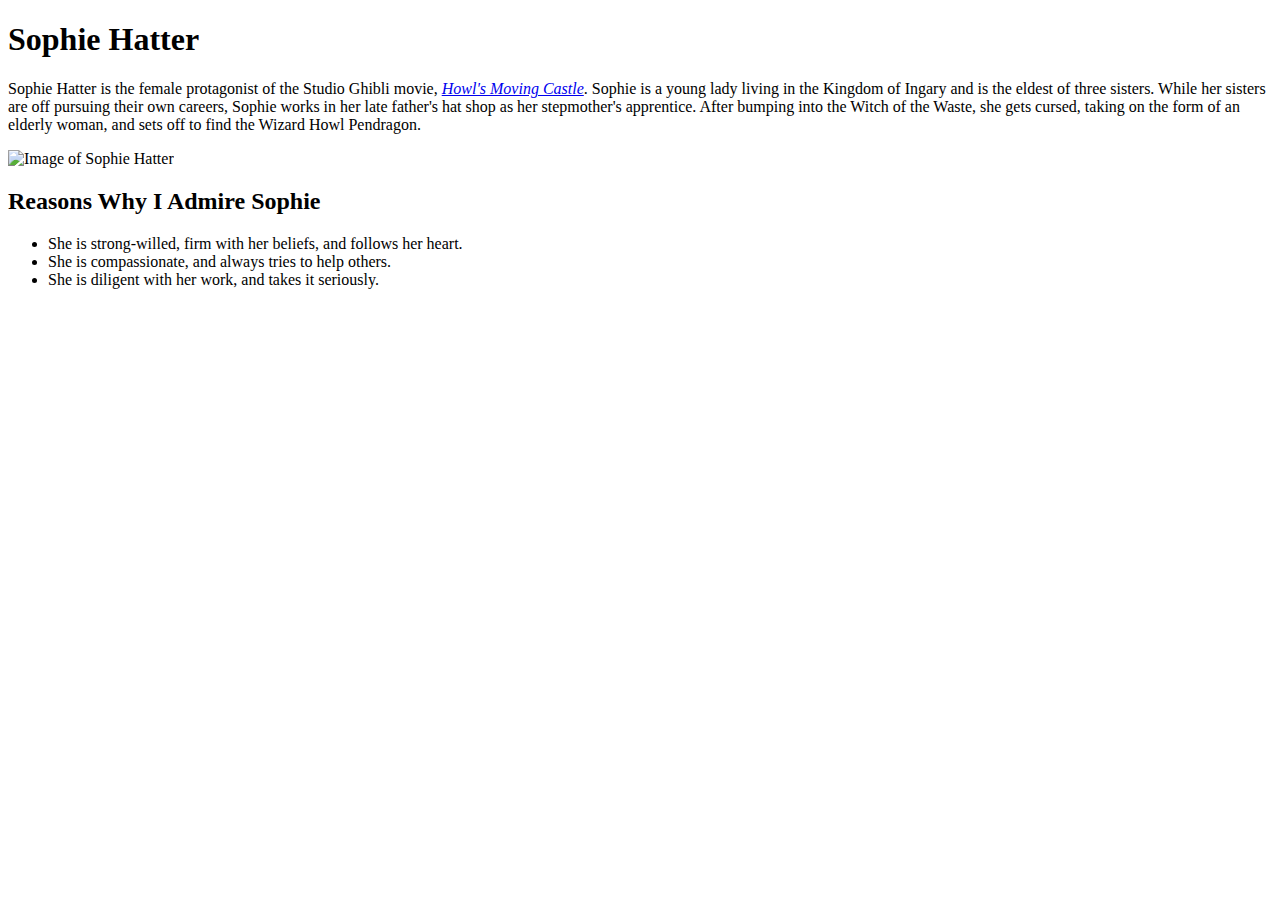
==== index.html @ 7a945f9c "added html and css files" ====
<!DOCTYPE html>
<html lang="en">
<head>
    <meta charset="utf-8">
    <meta name="author" content="Shubhangi Handa">
    <meta name="description" content="Webpage about Shubhangi Handa and UX Portfolio">
    <title>Shubhangi Handa</title>
    <link rel="stylesheet" href="UX Project\style.css">
</head>
<body>
<h1>Sophie Hatter</h1>

<p>Sophie Hatter is the female protagonist of the Studio Ghibli movie, 
<cite><a href="https://howlscastle.fandom.com/wiki/Howl%27s_Moving_Castle_(Movie)">Howl's Moving Castle</a></cite>.
Sophie is a young lady living in the Kingdom of Ingary and is the eldest of three sisters. While her sisters are off 
pursuing their own careers, Sophie works in her late father's hat shop as her stepmother's apprentice. After bumping into the Witch of the Waste,
she gets cursed, taking on the form of an elderly woman, and sets off to find the Wizard Howl Pendragon. 
</p>
<img src="img/imgofSophie.jpg" alt="Image of Sophie Hatter">
<h2>Reasons Why I Admire Sophie</h2>
<ul>
    <li class="highlighted">She is strong-willed, firm with her beliefs, and follows her heart. </li>
    <li>She is compassionate, and always tries to help others.</li>
    <li>She is diligent with her work, and takes it seriously.</li>
  </ul>
</body>
</html>
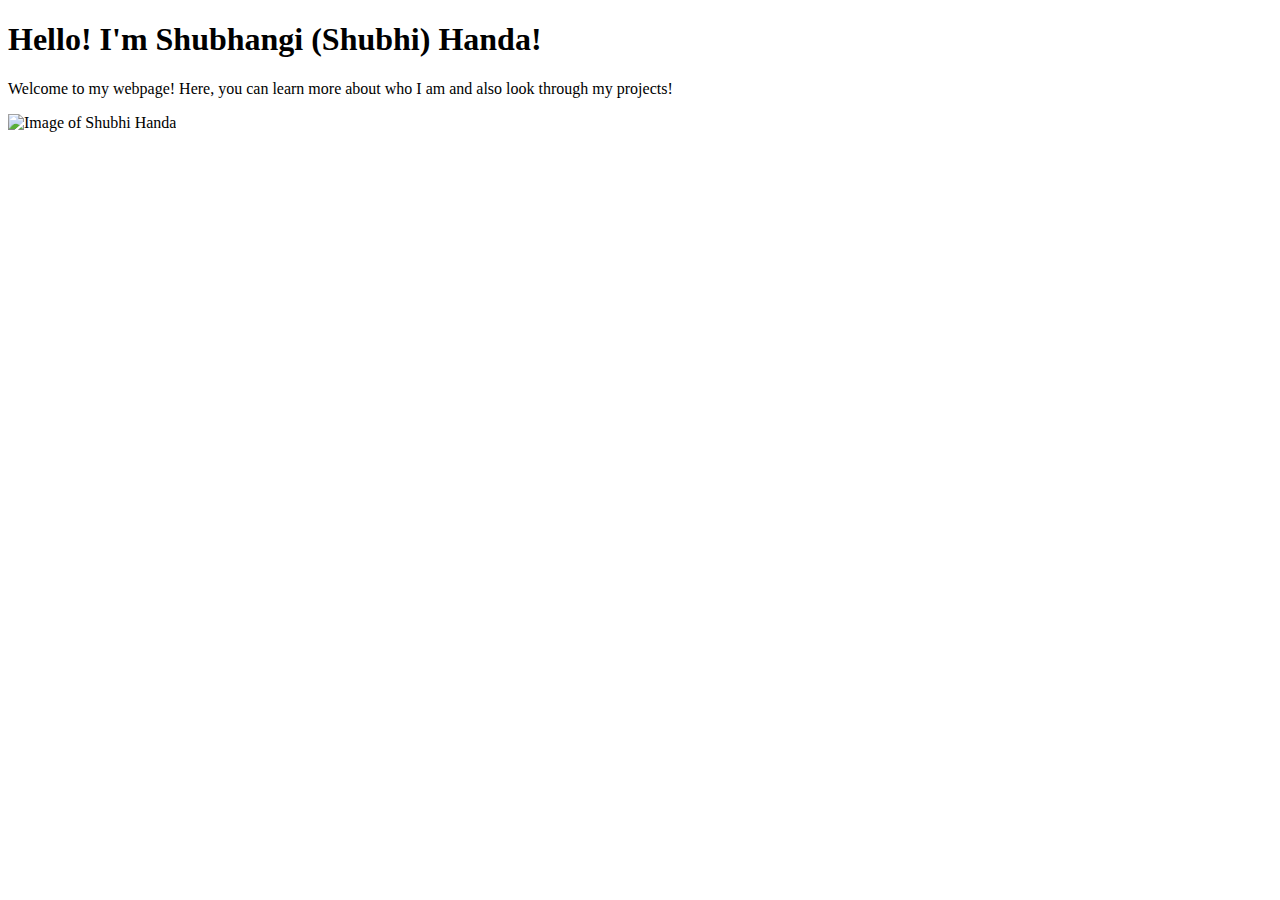
==== commit 0b94b6ad: "added my pic" ====
--- a/index.html
+++ b/index.html
@@ -5,23 +5,12 @@
     <meta name="author" content="Shubhangi Handa">
     <meta name="description" content="Webpage about Shubhangi Handa and UX Portfolio">
     <title>Shubhangi Handa</title>
-    <link rel="stylesheet" href="UX Project\style.css">
+    <link rel="stylesheet" href="style.css">
 </head>
 <body>
-<h1>Sophie Hatter</h1>
+<h1>Hello! I'm Shubhangi (Shubhi) Handa!</h1>
 
-<p>Sophie Hatter is the female protagonist of the Studio Ghibli movie, 
-<cite><a href="https://howlscastle.fandom.com/wiki/Howl%27s_Moving_Castle_(Movie)">Howl's Moving Castle</a></cite>.
-Sophie is a young lady living in the Kingdom of Ingary and is the eldest of three sisters. While her sisters are off 
-pursuing their own careers, Sophie works in her late father's hat shop as her stepmother's apprentice. After bumping into the Witch of the Waste,
-she gets cursed, taking on the form of an elderly woman, and sets off to find the Wizard Howl Pendragon. 
-</p>
-<img src="img/imgofSophie.jpg" alt="Image of Sophie Hatter">
-<h2>Reasons Why I Admire Sophie</h2>
-<ul>
-    <li class="highlighted">She is strong-willed, firm with her beliefs, and follows her heart. </li>
-    <li>She is compassionate, and always tries to help others.</li>
-    <li>She is diligent with her work, and takes it seriously.</li>
-  </ul>
+<p>Welcome to my webpage! Here, you can learn more about who I am and also look through my projects!</p>
+<img src="" alt="Image of Shubhi Handa">
 </body>
 </html>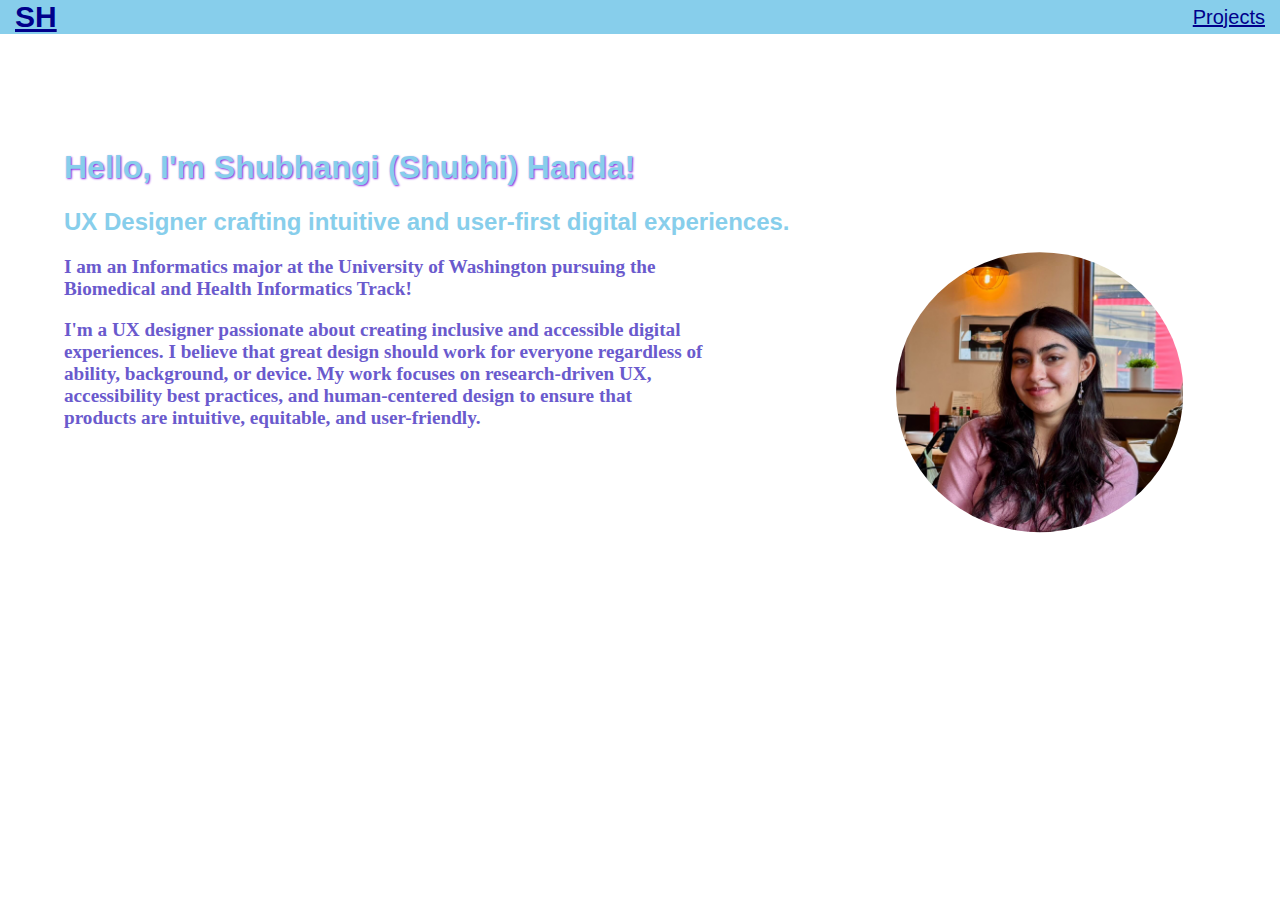
==== commit b368e3c0: "wrote home page, added css styling for home page and nav, created new file for projects" ====
--- a/index.html
+++ b/index.html
@@ -8,9 +8,17 @@
     <link rel="stylesheet" href="style.css">
 </head>
 <body>
-<h1>Hello! I'm Shubhangi (Shubhi) Handa!</h1>
+    <header>
+        <nav role="navigation">
+            <div class="logo"><a href="index.html" class="navigate">SH</a></div>
+            <a href="projects.html" class="navigate">Projects</a>
+        </nav>
+      </header>
+<h1>Hello, I'm Shubhangi (Shubhi) Handa!</h1>
+<h2>UX Designer crafting intuitive and user-first digital experiences.</h2>
 
-<p>Welcome to my webpage! Here, you can learn more about who I am and also look through my projects!</p>
-<img src="" alt="Image of Shubhi Handa">
+<p>I am an Informatics major at the University of Washington pursuing the Biomedical and Health Informatics Track!</p>
+<p>I'm a UX designer passionate about creating inclusive and accessible digital experiences. I believe that great design should work for everyone regardless of ability, background, or device. My work focuses on research-driven UX, accessibility best practices, and human-centered design to ensure that products are intuitive, equitable, and user-friendly. </p>
+<img src="img\shubhihandapic.JPG" alt="Image of Shubhi Handa"></p>
 </body>
 </html>--- a/style.css
+++ b/style.css
@@ -0,0 +1,75 @@
+body {
+    height: 100%;
+    font-family: 'Poppins', 'sans-serif';
+    margin: 0;
+    background-color: white;
+   }
+  
+  main {
+   padding-bottom: 30px;
+   text-align: center;
+  }
+
+  h1{
+   color: skyblue;
+   font-family: 'Poppins', sans-serif;
+   padding-top: 10%;
+   margin-left: 5%;
+   font-weight: 800;
+   text-shadow: 1px 1px 2px blueviolet
+  }
+
+  h2{
+    color: skyblue;
+    font-family: 'Poppins', sans-serif;
+    margin-left: 5%;
+    font-weight: 700;
+   }
+
+  img {
+    max-height: 400px;
+    clip-path: ellipse(50% 35%);
+    margin-left: 70%;
+    margin-top: -20%;
+}
+  
+p{
+    margin-left: 5%;
+    max-width: 50%;
+    color: slateblue;
+    font-size:larger;
+    font-weight: 600;
+}
+
+/* nav bar */
+   nav {
+    position: fixed;
+    width: 100%;
+    top: 0;
+    left: 0;
+    background-color: skyblue;
+    display: flex;
+    align-items: center;
+    justify-content: space-between;
+    padding: 0 15px;
+    font-size: 20px;
+    font-family: 'Poppins', sans-serif;
+   }
+   
+   .navigate {
+    color: darkblue;
+    padding-right: 30px;
+   }
+   
+   .navigate:hover {
+    text-decoration:underline;
+   }
+   
+   .logo {
+    font-family: 'Poppins', sans-serif;
+    margin: 0;
+    padding-left: 0;
+    font-size: 30px;
+    font-weight: bold;
+   }
+   /* end nav bar */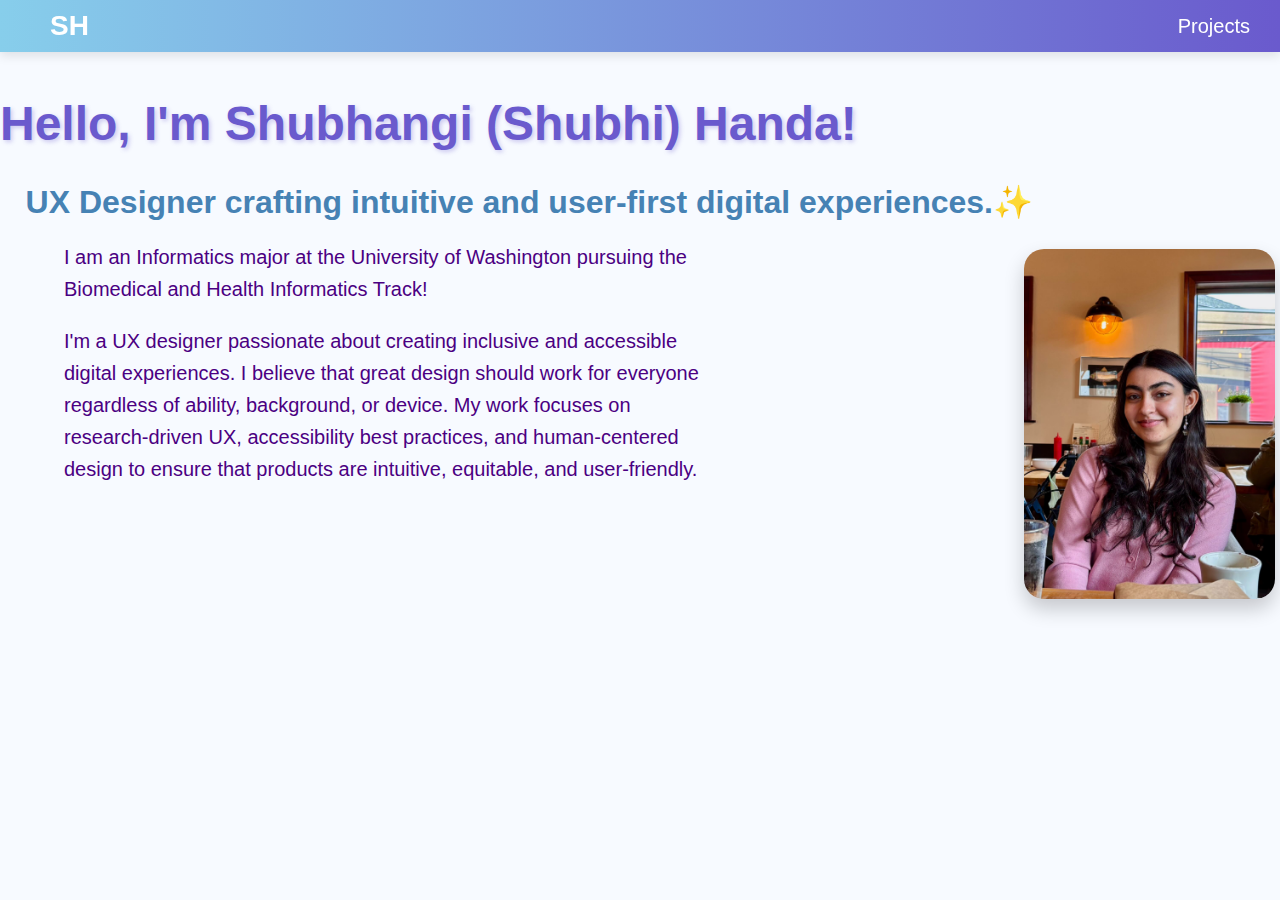
==== commit 7b6125bb: "added more css styling" ====
--- a/index.html
+++ b/index.html
@@ -15,7 +15,7 @@
         </nav>
       </header>
 <h1>Hello, I'm Shubhangi (Shubhi) Handa!</h1>
-<h2>UX Designer crafting intuitive and user-first digital experiences.</h2>
+<h2>UX Designer crafting intuitive and user-first digital experiences.✨</h2>
 
 <p>I am an Informatics major at the University of Washington pursuing the Biomedical and Health Informatics Track!</p>
 <p>I'm a UX designer passionate about creating inclusive and accessible digital experiences. I believe that great design should work for everyone regardless of ability, background, or device. My work focuses on research-driven UX, accessibility best practices, and human-centered design to ensure that products are intuitive, equitable, and user-friendly. </p>
--- a/style.css
+++ b/style.css
@@ -1,75 +1,94 @@
 body {
     height: 100%;
-    font-family: 'Poppins', 'sans-serif';
+    font-family: 'Poppins', sans-serif;
     margin: 0;
-    background-color: white;
-   }
-  
-  main {
-   padding-bottom: 30px;
-   text-align: center;
-  }
-
-  h1{
-   color: skyblue;
-   font-family: 'Poppins', sans-serif;
-   padding-top: 10%;
-   margin-left: 5%;
-   font-weight: 800;
-   text-shadow: 1px 1px 2px blueviolet
-  }
-
-  h2{
-    color: skyblue;
-    font-family: 'Poppins', sans-serif;
-    margin-left: 5%;
-    font-weight: 700;
-   }
-
-  img {
-    max-height: 400px;
-    clip-path: ellipse(50% 35%);
-    margin-left: 70%;
-    margin-top: -20%;
-}
-  
-p{
-    margin-left: 5%;
-    max-width: 50%;
-    color: slateblue;
-    font-size:larger;
-    font-weight: 600;
+    background-color: #f7faff;
+    color: #333;
 }
 
-/* nav bar */
-   nav {
+/* Navbar */
+nav {
     position: fixed;
     width: 100%;
     top: 0;
-    left: 0;
-    background-color: skyblue;
+    background: linear-gradient(to right, #87CEEB, #6A5ACD);
     display: flex;
+    justify-content: space-between;
     align-items: center;
-    justify-content: space-between;
-    padding: 0 15px;
+    padding: 10px 30px;
     font-size: 20px;
-    font-family: 'Poppins', sans-serif;
-   }
-   
-   .navigate {
-    color: darkblue;
-    padding-right: 30px;
-   }
-   
-   .navigate:hover {
-    text-decoration:underline;
-   }
-   
-   .logo {
-    font-family: 'Poppins', sans-serif;
-    margin: 0;
-    padding-left: 0;
-    font-size: 30px;
+    box-shadow: 0px 4px 10px rgba(0, 0, 0, 0.1);
+    box-sizing: border-box;
+}
+
+.logo {
+    font-size: 28px;
     font-weight: bold;
-   }
-   /* end nav bar */+    color: white;
+}
+
+.navigate {
+    color: white;
+    margin-left: 20px;
+    text-decoration: none;
+    transition: all 0.3s ease;
+}
+
+.navigate:hover {
+    text-decoration: underline;
+    color: #FFD700;
+}
+
+/* Main Content */
+main {
+    text-align: center;
+    padding: 100px 10%;
+}
+
+/* Headings */
+h1 {
+    color: #6A5ACD;
+    padding-top: 5%;
+    font-size: 48px;
+    font-weight: 800;
+    text-shadow: 2px 2px 4px rgba(106, 90, 205, 0.3);
+    animation: fadeIn 1s ease-in-out;
+}
+
+h2 {
+    color: #4682B4;
+    font-size: 32px;
+    font-weight: 700;
+    margin-bottom: 20px;
+    margin-left: 2%;
+}
+
+/* Paragraphs */
+p {
+    max-width: 50%;
+    color: #4B0082;
+    font-size: 20px;
+    font-weight: 500;
+    line-height: 1.6;
+    margin-left: 5%;
+}
+
+/* Image Styling */
+img {
+    max-height: 350px;
+    border-radius: 20px;
+    margin-left: 80%;
+    margin-top: -20%;
+    box-shadow: 0 10px 20px rgba(0, 0, 0, 0.2);
+    transition: transform 0.3s ease-in-out;
+}
+
+img:hover {
+    transform: scale(1.05); /* Slight zoom effect */
+}
+
+/* Animations */
+@keyframes fadeIn {
+    from { opacity: 0; transform: translateY(-20px); }
+    to { opacity: 1; transform: translateY(0); }
+}
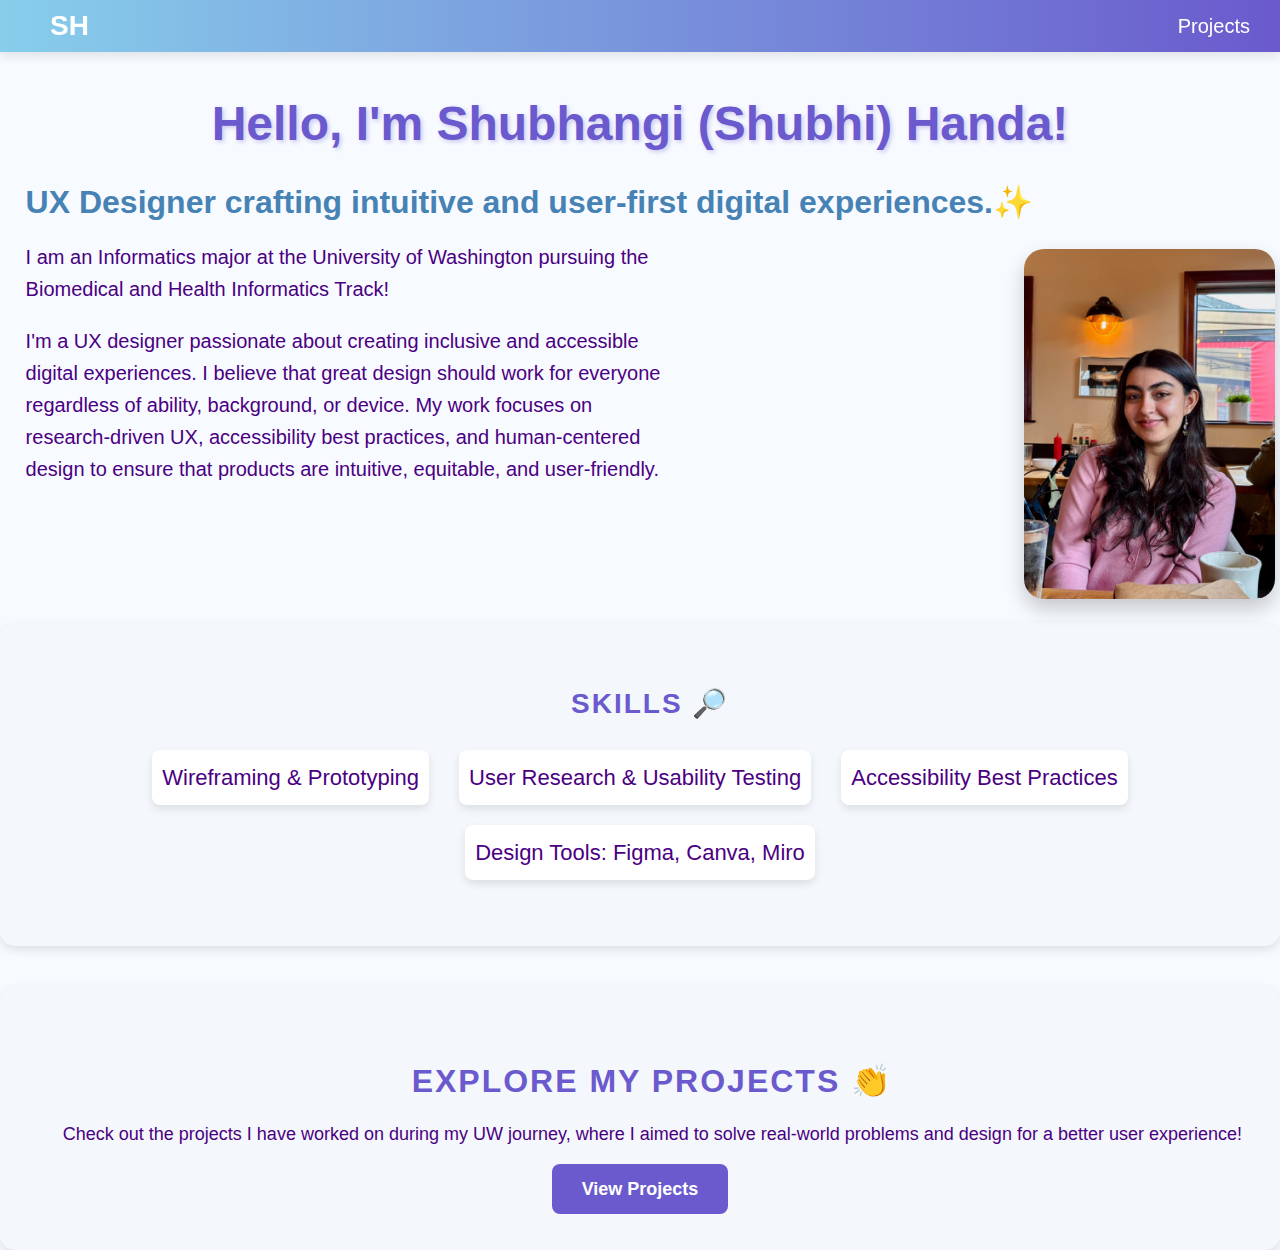
==== commit cf2424dd: "added skills and see projects section, and css styling" ====
--- a/index.html
+++ b/index.html
@@ -17,8 +17,27 @@
 <h1>Hello, I'm Shubhangi (Shubhi) Handa!</h1>
 <h2>UX Designer crafting intuitive and user-first digital experiences.✨</h2>
 
+<section class="about-me">
 <p>I am an Informatics major at the University of Washington pursuing the Biomedical and Health Informatics Track!</p>
 <p>I'm a UX designer passionate about creating inclusive and accessible digital experiences. I believe that great design should work for everyone regardless of ability, background, or device. My work focuses on research-driven UX, accessibility best practices, and human-centered design to ensure that products are intuitive, equitable, and user-friendly. </p>
+</section>
+
 <img src="img\shubhihandapic.JPG" alt="Image of Shubhi Handa"></p>
+
+<section class="skills">
+    <h2>Skills 🔎</h2>
+    <ul>
+        <li>Wireframing & Prototyping</li>
+        <li>User Research & Usability Testing</li>
+        <li>Accessibility Best Practices</li>
+        <li>Design Tools: Figma, Canva, Miro</li>
+    </ul>
+</section>
+
+<section class="seeprojects">
+    <h2>Explore My Projects 👏</h2>
+    <p>Check out the projects I have worked on during my UW journey, where I aimed to solve real-world problems and design for a better user experience!</p>
+    <a href="projects.html" class="btn">View Projects</a>
+</section>
 </body>
 </html>--- a/style.css
+++ b/style.css
@@ -4,6 +4,38 @@
     margin: 0;
     background-color: #f7faff;
     color: #333;
+}
+
+main {
+    text-align: center;
+    padding: 100px 10%;
+}
+
+h1 {
+    color: #6A5ACD;
+    padding-top: 5%;
+    font-size: 48px;
+    font-weight: 800;
+    text-shadow: 2px 2px 4px rgba(106, 90, 205, 0.3);
+    animation: fadeIn 1s ease-in-out;
+    text-align: center;
+}
+
+h2 {
+    color: #4682B4;
+    font-size: 32px;
+    font-weight: 700;
+    margin-bottom: 20px;
+    margin-left: 2%;
+}
+
+p {
+    max-width: 50%;
+    color: #4B0082;
+    font-size: 20px;
+    font-weight: 500;
+    line-height: 1.6;
+    margin-left: 2%;
 }
 
 /* Navbar */
@@ -39,38 +71,69 @@
     color: #FFD700;
 }
 
-/* Main Content */
-main {
-    text-align: center;
-    padding: 100px 10%;
-}
-
-/* Headings */
-h1 {
+/* Skills Section */
+.skills {
+    background-color: #f4f7fb;
+    padding: 40px 10%;
+    border-radius: 15px;
+    box-shadow: 0 4px 10px rgba(0, 0, 0, 0.1);
+    margin-bottom: 30px;
+    transition: all 0.3s ease-in-out;
+}
+
+.skills:hover {
+    transform: translateY(-5px);
+}
+
+.skills h2 {
     color: #6A5ACD;
-    padding-top: 5%;
-    font-size: 48px;
-    font-weight: 800;
-    text-shadow: 2px 2px 4px rgba(106, 90, 205, 0.3);
-    animation: fadeIn 1s ease-in-out;
-}
-
-h2 {
-    color: #4682B4;
-    font-size: 32px;
+    font-size: 28px;
     font-weight: 700;
+    text-align: center;
     margin-bottom: 20px;
-    margin-left: 2%;
-}
-
-/* Paragraphs */
-p {
-    max-width: 50%;
+    text-transform: uppercase;
+    letter-spacing: 2px;
+    animation: fadeInUp 1s ease-out;
+}
+
+.skills ul {
+    list-style-type: none;
+    padding: 0;
+    display: flex;
+    flex-wrap: wrap;
+    justify-content: center;
+}
+
+.skills li {
+    max-width: 45%;
     color: #4B0082;
-    font-size: 20px;
+    font-size: 22px;
     font-weight: 500;
     line-height: 1.6;
-    margin-left: 5%;
+    margin: 10px 15px;
+    padding: 10px;
+    background-color: #fff;
+    border-radius: 8px;
+    box-shadow: 0px 4px 8px rgba(0, 0, 0, 0.1);
+    transition: all 0.3s ease-in-out;
+}
+
+.skills li:hover {
+    transform: scale(1.05);
+    background-color: #6A5ACD;
+    color: white;
+    box-shadow: 0px 6px 15px rgba(0, 0, 0, 0.2);
+}
+
+@keyframes fadeInUp {
+    from {
+        opacity: 0;
+        transform: translateY(30px);
+    }
+    to {
+        opacity: 1;
+        transform: translateY(0);
+    }
 }
 
 /* Image Styling */
@@ -84,7 +147,7 @@
 }
 
 img:hover {
-    transform: scale(1.05); /* Slight zoom effect */
+    transform: scale(1.05);
 }
 
 /* Animations */
@@ -92,3 +155,65 @@
     from { opacity: 0; transform: translateY(-20px); }
     to { opacity: 1; transform: translateY(0); }
 }
+
+/* See Projects Section */
+.seeprojects {
+    background-color: #f4f7fb;
+    padding: 50px 20px;
+    border-radius: 15px;
+    text-align: center;
+    box-shadow: 0 4px 10px rgba(0, 0, 0, 0.1);
+    margin-top: 40px;
+    transition: transform 0.3s ease-in-out;
+}
+
+.seeprojects:hover {
+    transform: translateY(-5px);
+}
+
+.seeprojects h2 {
+    font-size: 32px;
+    color: #6A5ACD;
+    font-weight: 700;
+    margin-bottom: 20px;
+    text-transform: uppercase;
+    letter-spacing: 2px;
+    animation: fadeInUp 1s ease-out;
+}
+
+
+.seeprojects p {
+    font-size: 18px;
+    color: #4B0082;
+    font-weight: 400;
+    margin-bottom: 30px;
+    max-width: 100%;
+}
+
+.seeprojects .btn {
+    background-color: #6A5ACD;
+    color: white;
+    padding: 15px 30px;
+    font-size: 18px;
+    text-decoration: none;
+    border-radius: 8px;
+    font-weight: 600;
+    transition: background-color 0.3s ease-in-out;
+}
+
+.seeprojects .btn:hover {
+    background-color: #4B0082;
+    box-shadow: 0 4px 10px rgba(0, 0, 0, 0.2);
+}
+
+/* Keyframe Animation for Heading */
+@keyframes fadeInUp {
+    from {
+        opacity: 0;
+        transform: translateY(30px);
+    }
+    to {
+        opacity: 1;
+        transform: translateY(0);
+    }
+}
